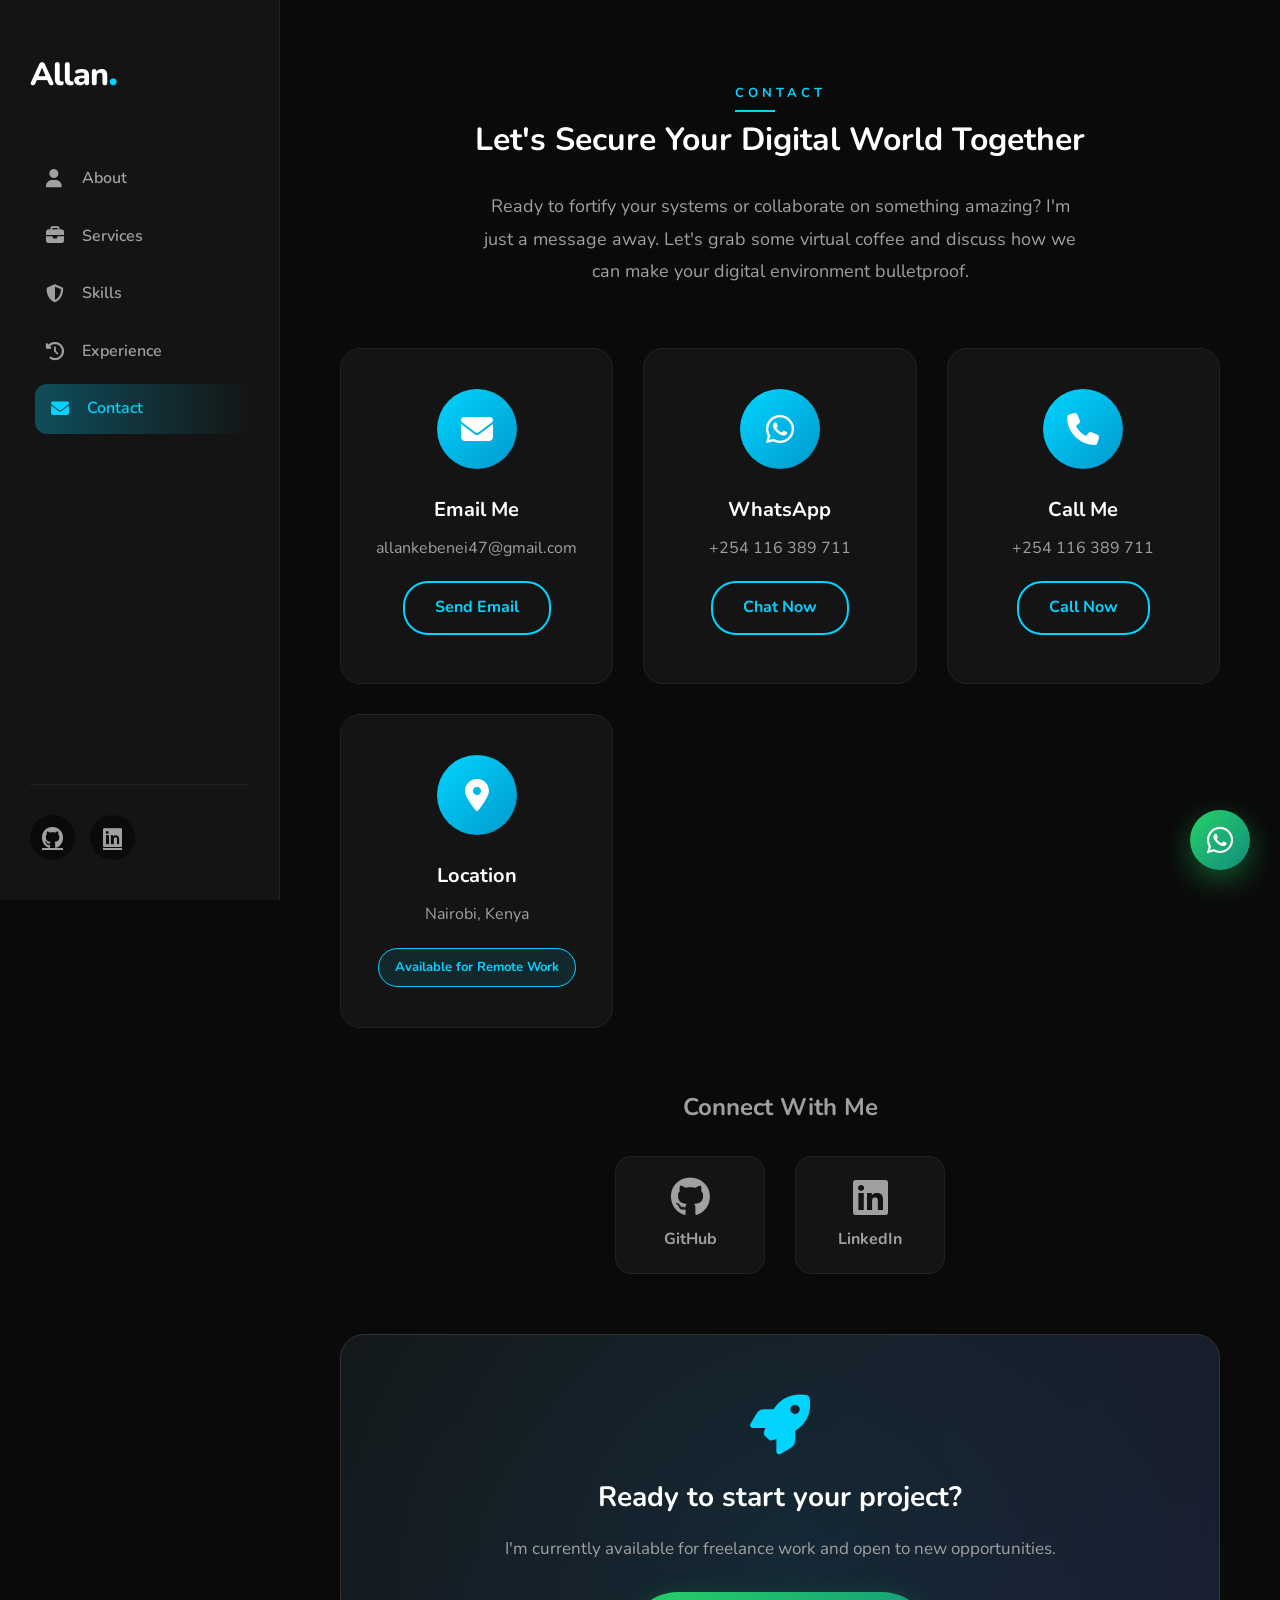
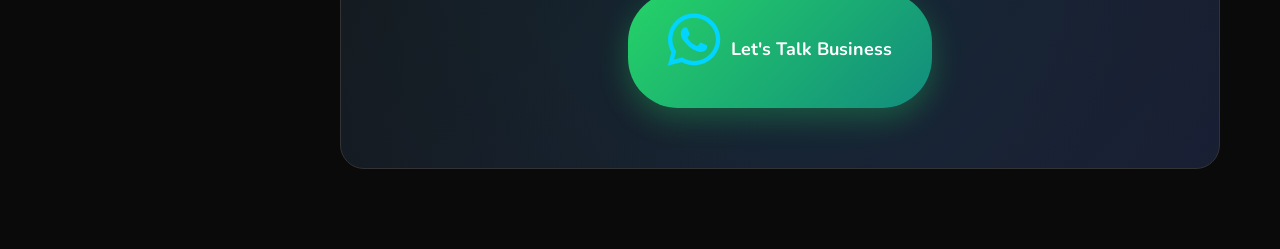
==== contact.html @ 2edaecae "final plan for portfolio" ====
<!DOCTYPE html>
<html lang="en">
<head>
    <meta charset="UTF-8">
    <meta name="viewport" content="width=device-width, initial-scale=1.0">
    <title>Contact - Kebenei Allan Kipchumba</title>
    <link rel="stylesheet" href="style.css">
    <link rel="stylesheet" href="https://cdnjs.cloudflare.com/ajax/libs/font-awesome/6.4.0/css/all.min.css">
    <link href="https://fonts.googleapis.com/css2?family=Nunito:wght@400;600;700;800&display=swap" rel="stylesheet">
</head>
<body>
    <!-- Navigation Sidebar -->
    <nav class="sidebar">
        <div class="logo">
            <h2>Allan<span class="accent">.</span></h2>
        </div>
        <ul class="nav-links">
            <li><a href="index.html#about"><i class="fas fa-user"></i> About</a></li>
            <li><a href="index.html#services"><i class="fas fa-briefcase"></i> Services</a></li>
            <li><a href="index.html#skills"><i class="fas fa-shield-alt"></i> Skills</a></li>
            <li><a href="index.html#experience"><i class="fas fa-history"></i> Experience</a></li>
            <li><a href="contact.html" class="active"><i class="fas fa-envelope"></i> Contact</a></li>
        </ul>
        <div class="social-links">
            <a href="https://github.com/Lowkeyvix" target="_blank"><i class="fab fa-github"></i></a>
            <a href="https://www.linkedin.com/in/kebenei-kahu-7a7b00318/details/education/" target="_blank"><i class="fab fa-linkedin"></i></a>
        </div>
    </nav>

    <!-- Main Content -->
    <main class="main-content">
        <section class="section contact-section">
            <div class="container">
                <div class="contact-header" data-aos="fade-up">
                    <h2 class="section-title">Contact</h2>
                    <h3 class="subtitle">Let's Secure Your Digital World Together</h3>
                    <p class="contact-intro">Ready to fortify your systems or collaborate on something amazing? I'm just a message away. Let's grab some virtual coffee and discuss how we can make your digital environment bulletproof.</p>
                </div>

                <div class="contact-grid">
                    <div class="contact-card" data-aos="fade-up" data-aos-delay="100">
                        <div class="contact-icon">
                            <i class="fas fa-envelope"></i>
                        </div>
                        <h4>Email Me</h4>
                        <p>allankebenei47@gmail.com</p>
                        <a href="mailto:allankebenei47@gmail.com" class="contact-btn">Send Email</a>
                    </div>

                    <div class="contact-card" data-aos="fade-up" data-aos-delay="200">
                        <div class="contact-icon">
                            <i class="fab fa-whatsapp"></i>
                        </div>
                        <h4>WhatsApp</h4>
                        <p>+254 116 389 711</p>
                        <a href="https://wa.me/254116389711" target="_blank" class="contact-btn">Chat Now</a>
                    </div>

                    <div class="contact-card" data-aos="fade-up" data-aos-delay="300">
                        <div class="contact-icon">
                            <i class="fas fa-phone"></i>
                        </div>
                        <h4>Call Me</h4>
                        <p>+254 116 389 711</p>
                        <a href="tel:+254116389711" class="contact-btn">Call Now</a>
                    </div>

                    <div class="contact-card" data-aos="fade-up" data-aos-delay="400">
                        <div class="contact-icon">
                            <i class="fas fa-map-marker-alt"></i>
                        </div>
                        <h4>Location</h4>
                        <p>Nairobi, Kenya</p>
                        <span class="availability-badge">Available for Remote Work</span>
                    </div>
                </div>

                <div class="social-connect" data-aos="fade-up" data-aos-delay="500">
                    <h3>Connect With Me</h3>
                    <div class="social-large">
                        <a href="https://github.com/Lowkeyvix" target="_blank" class="social-item">
                            <i class="fab fa-github"></i>
                            <span>GitHub</span>
                        </a>
                        <a href="https://www.linkedin.com/in/kebenei-kahu-7a7b00318/details/education/" target="_blank" class="social-item">
                            <i class="fab fa-linkedin"></i>
                            <span>LinkedIn</span>
                        </a>
                    </div>
                </div>

                <div class="cta-section" data-aos="fade-up" data-aos-delay="600">
                    <div class="cta-box">
                        <i class="fas fa-rocket"></i>
                        <h3>Ready to start your project?</h3>
                        <p>I'm currently available for freelance work and open to new opportunities.</p>
                        <a href="https://wa.me/254116389711" class="cta-btn" target="_blank">
                            <i class="fab fa-whatsapp"></i> Let's Talk Business
                        </a>
                    </div>
                </div>
            </div>
        </section>
    </main>

    <!-- WhatsApp Floating Button -->
    <a href="https://wa.me/254116389711" class="whatsapp-float" target="_blank">
        <i class="fab fa-whatsapp"></i>
        <span class="whatsapp-tooltip">Chat on WhatsApp</span>
    </a>

    <script src="https://unpkg.com/aos@2.3.1/dist/aos.js"></script>
    <script>
        AOS.init({
            duration: 800,
            once: true,
            offset: 100
        });
    </script>
</body>
</html>
---- style.css ----
/* Reset and Base Styles */
* {
    margin: 0;
    padding: 0;
    box-sizing: border-box;
}

:root {
    --bg-dark: #0a0a0a;
    --bg-card: #141414;
    --bg-hover: #1a1a1a;
    --text-primary: #ffffff;
    --text-secondary: #a0a0a0;
    --accent: #00d4ff;
    --accent-glow: rgba(0, 212, 255, 0.3);
    --sidebar-width: 280px;
    --transition: all 0.3s cubic-bezier(0.4, 0, 0.2, 1);
}

html {
    scroll-behavior: smooth;
}

body {
    font-family: 'Nunito', sans-serif;
    background-color: var(--bg-dark);
    color: var(--text-primary);
    line-height: 1.6;
    overflow-x: hidden;
}

/* Custom Scrollbar */
::-webkit-scrollbar {
    width: 8px;
}

::-webkit-scrollbar-track {
    background: var(--bg-dark);
}

::-webkit-scrollbar-thumb {
    background: var(--accent);
    border-radius: 4px;
}

::-webkit-scrollbar-thumb:hover {
    background: #00b8e6;
}

/* Sidebar Navigation */
.sidebar {
    position: fixed;
    left: 0;
    top: 0;
    width: var(--sidebar-width);
    height: 100vh;
    background-color: var(--bg-card);
    padding: 40px 30px;
    display: flex;
    flex-direction: column;
    border-right: 1px solid #222;
    z-index: 1000;
    transition: var(--transition);
}

.logo h2 {
    font-size: 32px;
    margin-bottom: 50px;
    font-weight: 800;
    letter-spacing: -1px;
}

.logo .accent {
    color: var(--accent);
    font-size: 40px;
}

.nav-links {
    list-style: none;
    flex-grow: 1;
}

.nav-links li {
    margin-bottom: 8px;
}

.nav-links a {
    text-decoration: none;
    color: var(--text-secondary);
    font-size: 16px;
    font-weight: 600;
    display: flex;
    align-items: center;
    gap: 12px;
    transition: var(--transition);
    padding: 12px 16px;
    border-radius: 12px;
    position: relative;
    overflow: hidden;
}

.nav-links a::before {
    content: '';
    position: absolute;
    left: 0;
    top: 0;
    width: 0;
    height: 100%;
    background: linear-gradient(90deg, var(--accent-glow), transparent);
    transition: var(--transition);
    z-index: -1;
}

.nav-links a:hover::before,
.nav-links a.active::before {
    width: 100%;
}

.nav-links a:hover,
.nav-links a.active {
    color: var(--accent);
    transform: translateX(5px);
}

.nav-links i {
    width: 24px;
    font-size: 18px;
    transition: var(--transition);
}

.nav-links a:hover i {
    transform: scale(1.2);
}

.social-links {
    display: flex;
    gap: 15px;
    margin-top: auto;
    padding-top: 30px;
    border-top: 1px solid #222;
}

.social-links a {
    color: var(--text-secondary);
    font-size: 22px;
    width: 45px;
    height: 45px;
    display: flex;
    align-items: center;
    justify-content: center;
    border-radius: 50%;
    background: var(--bg-dark);
    transition: var(--transition);
    position: relative;
    overflow: hidden;
}

.social-links a::before {
    content: '';
    position: absolute;
    width: 100%;
    height: 100%;
    background: var(--accent);
    border-radius: 50%;
    transform: scale(0);
    transition: var(--transition);
    z-index: -1;
}

.social-links a:hover {
    color: var(--bg-dark);
    transform: translateY(-3px);
}

.social-links a:hover::before {
    transform: scale(1);
}

/* Main Content */
.main-content {
    margin-left: var(--sidebar-width);
    min-height: 100vh;
}

.section {
    min-height: 100vh;
    padding: 80px 60px;
    display: flex;
    align-items: center;
    position: relative;
}

.container {
    max-width: 1000px;
    width: 100%;
    margin: 0 auto;
}

/* Hero Section */
.hero-content {
    display: grid;
    grid-template-columns: 1.5fr 1fr;
    gap: 60px;
    align-items: center;
    margin-bottom: 80px;
}

.hero-text h1 {
    font-size: 48px;
    line-height: 1.3;
    font-weight: 700;
    animation: fadeInUp 1s ease;
}

.highlight {
    color: var(--accent);
    position: relative;
    display: inline-block;
}

.highlight::after {
    content: '';
    position: absolute;
    bottom: -5px;
    left: 0;
    width: 100%;
    height: 3px;
    background: var(--accent);
    transform: scaleX(0);
    transform-origin: right;
    animation: underline 1s ease 0.5s forwards;
}

@keyframes underline {
    to { transform: scaleX(1); transform-origin: left; }
}

.hero-image {
    position: relative;
    animation: fadeInLeft 1s ease 0.3s both;
}

.hero-image img {
    width: 100%;
    max-width: 400px;
    border-radius: 20px;
    box-shadow: 0 20px 60px rgba(0, 212, 255, 0.15);
    transition: var(--transition);
    position: relative;
    z-index: 2;
}

.hero-image:hover img {
    transform: translateY(-10px);
    box-shadow: 0 30px 80px rgba(0, 212, 255, 0.25);
}

.glow-effect {
    position: absolute;
    top: 50%;
    left: 50%;
    transform: translate(-50%, -50%);
    width: 120%;
    height: 120%;
    background: radial-gradient(circle, var(--accent-glow) 0%, transparent 70%);
    z-index: 1;
    animation: pulse 3s ease-in-out infinite;
}

@keyframes pulse {
    0%, 100% { opacity: 0.5; transform: translate(-50%, -50%) scale(1); }
    50% { opacity: 0.8; transform: translate(-50%, -50%) scale(1.1); }
}

/* Section Titles */
.section-title {
    font-size: 13px;
    text-transform: uppercase;
    letter-spacing: 4px;
    color: var(--accent);
    margin-bottom: 15px;
    font-weight: 700;
    position: relative;
    display: inline-block;
}

.section-title::after {
    content: '';
    position: absolute;
    bottom: -8px;
    left: 0;
    width: 40px;
    height: 2px;
    background: var(--accent);
}

.subtitle {
    font-size: 32px;
    margin-bottom: 30px;
    color: var(--text-primary);
    font-weight: 700;
    line-height: 1.3;
}

.about-content p {
    color: var(--text-secondary);
    margin-bottom: 20px;
    font-size: 17px;
    line-height: 1.9;
    font-weight: 400;
}

/* Services Grid */
.services-grid {
    display: grid;
    grid-template-columns: repeat(auto-fit, minmax(300px, 1fr));
    gap: 30px;
    margin-top: 50px;
}

.service-card {
    background-color: var(--bg-card);
    padding: 40px;
    border-radius: 20px;
    border: 1px solid #222;
    transition: var(--transition);
    position: relative;
    overflow: hidden;
    cursor: pointer;
}

.service-card::before {
    content: '';
    position: absolute;
    top: 0;
    left: 0;
    width: 100%;
    height: 100%;
    background: linear-gradient(135deg, var(--accent-glow) 0%, transparent 50%);
    opacity: 0;
    transition: var(--transition);
}

.service-card:hover {
    transform: translateY(-10px);
    border-color: var(--accent);
    box-shadow: 0 20px 40px rgba(0, 212, 255, 0.1);
}

.service-card:hover::before {
    opacity: 1;
}

.service-icon {
    width: 70px;
    height: 70px;
    background: linear-gradient(135deg, var(--accent), #0099cc);
    border-radius: 16px;
    display: flex;
    align-items: center;
    justify-content: center;
    margin-bottom: 25px;
    font-size: 28px;
    color: white;
    position: relative;
    z-index: 2;
    transition: var(--transition);
}

.service-card:hover .service-icon {
    transform: scale(1.1) rotate(5deg);
    box-shadow: 0 10px 30px rgba(0, 212, 255, 0.3);
}

.service-card h4 {
    font-size: 22px;
    margin-bottom: 15px;
    font-weight: 700;
    position: relative;
    z-index: 2;
}

.service-card p {
    color: var(--text-secondary);
    line-height: 1.8;
    position: relative;
    z-index: 2;
    font-size: 15px;
}

/* Skills Section */
.skills-grid {
    display: grid;
    gap: 25px;
    margin-top: 50px;
}

.skill-item {
    background-color: var(--bg-card);
    padding: 30px;
    border-radius: 16px;
    border: 1px solid #222;
    transition: var(--transition);
    position: relative;
    overflow: hidden;
}

.skill-item::before {
    content: '';
    position: absolute;
    left: 0;
    top: 0;
    width: 4px;
    height: 100%;
    background: var(--accent);
    transform: scaleY(0);
    transition: var(--transition);
}

.skill-item:hover {
    transform: translateX(10px);
    border-color: #333;
}

.skill-item:hover::before {
    transform: scaleY(1);
}

.skill-info {
    display: flex;
    justify-content: space-between;
    align-items: center;
    margin-bottom: 15px;
}

.skill-name {
    font-weight: 700;
    font-size: 17px;
    display: flex;
    align-items: center;
    gap: 10px;
}

.skill-name i {
    color: var(--accent);
    font-size: 18px;
}

.skill-percent {
    color: var(--accent);
    font-weight: 800;
    font-size: 18px;
}

.skill-bar {
    height: 10px;
    background-color: #222;
    border-radius: 5px;
    overflow: hidden;
    margin-bottom: 12px;
    position: relative;
}

.skill-bar::after {
    content: '';
    position: absolute;
    top: 0;
    left: 0;
    right: 0;
    bottom: 0;
    background: linear-gradient(90deg, transparent, rgba(255,255,255,0.1), transparent);
    animation: shimmer 2s infinite;
}

@keyframes shimmer {
    0% { transform: translateX(-100%); }
    100% { transform: translateX(100%); }
}

.skill-progress {
    height: 100%;
    background: linear-gradient(90deg, var(--accent), #00b8e6);
    border-radius: 5px;
    width: 0;
    transition: width 1.5s cubic-bezier(0.4, 0, 0.2, 1);
    position: relative;
    box-shadow: 0 0 20px rgba(0, 212, 255, 0.3);
}

.skill-meta {
    display: flex;
    gap: 20px;
    font-size: 13px;
}

.skill-level {
    color: var(--accent);
    text-transform: uppercase;
    letter-spacing: 1px;
    font-weight: 700;
}

.skill-years {
    color: var(--text-secondary);
}

/* Experience Tabs */
.experience-tabs {
    display: flex;
    gap: 10px;
    margin: 50px 0 40px 0;
    border-bottom: 2px solid #222;
    padding-bottom: 0;
}

.tab-btn {
    background: none;
    border: none;
    color: var(--text-secondary);
    font-size: 16px;
    cursor: pointer;
    padding: 15px 25px;
    transition: var(--transition);
    position: relative;
    font-weight: 600;
    font-family: 'Nunito', sans-serif;
    border-radius: 8px 8px 0 0;
}

.tab-btn:hover {
    color: var(--text-primary);
    background: var(--bg-hover);
}

.tab-btn.active {
    color: var(--accent);
    background: var(--bg-card);
}

.tab-btn.active::after {
    content: '';
    position: absolute;
    bottom: -2px;
    left: 0;
    width: 100%;
    height: 3px;
    background-color: var(--accent);
    box-shadow: 0 0 10px var(--accent);
}

.tab-content {
    display: none;
    animation: fadeIn 0.5s ease;
}

.tab-content.active {
    display: block;
}

@keyframes fadeIn {
    from { opacity: 0; transform: translateY(10px); }
    to { opacity: 1; transform: translateY(0); }
}

/* Timeline */
.timeline {
    position: relative;
    padding-left: 40px;
}

.timeline::before {
    content: '';
    position: absolute;
    left: 0;
    top: 0;
    height: 100%;
    width: 2px;
    background: linear-gradient(to bottom, var(--accent), transparent);
}

.timeline-item {
    position: relative;
    margin-bottom: 40px;
    padding-left: 30px;
    transition: var(--transition);
}

.timeline-item:hover {
    transform: translateX(5px);
}

.timeline-dot {
    position: absolute;
    left: -46px;
    top: 5px;
    width: 16px;
    height: 16px;
    border-radius: 50%;
    background-color: var(--accent);
    border: 4px solid var(--bg-dark);
    box-shadow: 0 0 0 4px var(--accent-glow);
    transition: var(--transition);
}

.timeline-item:hover .timeline-dot {
    transform: scale(1.3);
    box-shadow: 0 0 0 8px var(--accent-glow);
}

.timeline-date {
    color: var(--accent);
    font-size: 14px;
    font-weight: 700;
    margin-bottom: 8px;
    letter-spacing: 1px;
}

.timeline-content {
    background: var(--bg-card);
    padding: 25px;
    border-radius: 12px;
    border: 1px solid #222;
    transition: var(--transition);
}

.timeline-item:hover .timeline-content {
    border-color: var(--accent);
    box-shadow: 0 10px 30px rgba(0, 212, 255, 0.1);
}

.timeline-content h4 {
    font-size: 20px;
    margin-bottom: 5px;
    font-weight: 700;
}

.timeline-content p {
    color: var(--text-secondary);
    margin-bottom: 15px;
    font-weight: 600;
}

.timeline-content ul {
    list-style: none;
    color: var(--text-secondary);
    font-size: 15px;
}

.timeline-content li {
    margin-bottom: 8px;
    padding-left: 20px;
    position: relative;
}

.timeline-content li::before {
    content: '▸';
    position: absolute;
    left: 0;
    color: var(--accent);
    font-weight: bold;
}

/* Contact Page Styles */
.contact-section {
    min-height: 100vh;
}

.contact-header {
    text-align: center;
    margin-bottom: 60px;
}

.contact-intro {
    color: var(--text-secondary);
    font-size: 18px;
    max-width: 600px;
    margin: 30px auto 0;
    line-height: 1.8;
}

.contact-grid {
    display: grid;
    grid-template-columns: repeat(auto-fit, minmax(250px, 1fr));
    gap: 30px;
    margin-bottom: 60px;
}

.contact-card {
    background: var(--bg-card);
    padding: 40px 30px;
    border-radius: 20px;
    text-align: center;
    border: 1px solid #222;
    transition: var(--transition);
    position: relative;
    overflow: hidden;
}

.contact-card::before {
    content: '';
    position: absolute;
    top: 0;
    left: 0;
    width: 100%;
    height: 100%;
    background: linear-gradient(135deg, var(--accent-glow) 0%, transparent 60%);
    opacity: 0;
    transition: var(--transition);
}

.contact-card:hover {
    transform: translateY(-10px);
    border-color: var(--accent);
}

.contact-card:hover::before {
    opacity: 1;
}

.contact-icon {
    width: 80px;
    height: 80px;
    background: linear-gradient(135deg, var(--accent), #0099cc);
    border-radius: 50%;
    display: flex;
    align-items: center;
    justify-content: center;
    margin: 0 auto 25px;
    font-size: 32px;
    color: white;
    position: relative;
    z-index: 2;
    transition: var(--transition);
}

.contact-card:hover .contact-icon {
    transform: scale(1.1) rotate(10deg);
    box-shadow: 0 15px 40px rgba(0, 212, 255, 0.4);
}

.contact-card h4 {
    font-size: 20px;
    margin-bottom: 10px;
    position: relative;
    z-index: 2;
}

.contact-card p {
    color: var(--text-secondary);
    margin-bottom: 20px;
    font-size: 16px;
    position: relative;
    z-index: 2;
}

.contact-btn {
    display: inline-block;
    padding: 12px 30px;
    background: transparent;
    border: 2px solid var(--accent);
    color: var(--accent);
    text-decoration: none;
    border-radius: 25px;
    font-weight: 700;
    transition: var(--transition);
    position: relative;
    z-index: 2;
    overflow: hidden;
}

.contact-btn::before {
    content: '';
    position: absolute;
    top: 0;
    left: 0;
    width: 0;
    height: 100%;
    background: var(--accent);
    transition: var(--transition);
    z-index: -1;
}

.contact-btn:hover {
    color: var(--bg-dark);
    transform: scale(1.05);
}

.contact-btn:hover::before {
    width: 100%;
}

.availability-badge {
    display: inline-block;
    padding: 8px 16px;
    background: rgba(0, 212, 255, 0.1);
    color: var(--accent);
    border-radius: 20px;
    font-size: 13px;
    font-weight: 700;
    border: 1px solid var(--accent);
}

.social-connect {
    text-align: center;
    margin-bottom: 60px;
}

.social-connect h3 {
    font-size: 24px;
    margin-bottom: 30px;
    color: var(--text-secondary);
}

.social-large {
    display: flex;
    justify-content: center;
    gap: 30px;
}

.social-item {
    display: flex;
    flex-direction: column;
    align-items: center;
    gap: 10px;
    color: var(--text-secondary);
    text-decoration: none;
    transition: var(--transition);
    padding: 20px 40px;
    background: var(--bg-card);
    border-radius: 16px;
    border: 1px solid #222;
    min-width: 150px;
}

.social-item:hover {
    color: var(--accent);
    border-color: var(--accent);
    transform: translateY(-5px);
    box-shadow: 0 15px 40px rgba(0, 212, 255, 0.15);
}

.social-item i {
    font-size: 40px;
}

.social-item span {
    font-weight: 700;
    font-size: 16px;
}

.cta-section {
    text-align: center;
}

.cta-box {
    background: linear-gradient(135deg, var(--bg-card) 0%, #1a1a2e 100%);
    padding: 60px;
    border-radius: 24px;
    border: 1px solid #333;
    position: relative;
    overflow: hidden;
}

.cta-box::before {
    content: '';
    position: absolute;
    top: -50%;
    left: -50%;
    width: 200%;
    height: 200%;
    background: radial-gradient(circle, var(--accent-glow) 0%, transparent 70%);
    opacity: 0.3;
}

.cta-box i {
    font-size: 60px;
    color: var(--accent);
    margin-bottom: 20px;
    position: relative;
    animation: bounce 2s infinite;
}

@keyframes bounce {
    0%, 100% { transform: translateY(0); }
    50% { transform: translateY(-10px); }
}

.cta-box h3 {
    font-size: 28px;
    margin-bottom: 15px;
    position: relative;
}

.cta-box p {
    color: var(--text-secondary);
    margin-bottom: 30px;
    font-size: 17px;
    position: relative;
}

.cta-btn {
    display: inline-flex;
    align-items: center;
    gap: 10px;
    padding: 18px 40px;
    background: linear-gradient(135deg, #25d366, #128c7e);
    color: white;
    text-decoration: none;
    border-radius: 50px;
    font-weight: 700;
    font-size: 18px;
    transition: var(--transition);
    position: relative;
    box-shadow: 0 10px 30px rgba(37, 211, 102, 0.3);
}

.cta-btn:hover {
    transform: translateY(-3px) scale(1.05);
    box-shadow: 0 15px 40px rgba(37, 211, 102, 0.4);
}

/* WhatsApp Floating Button */
.whatsapp-float {
    position: fixed;
    bottom: 30px;
    right: 30px;
    width: 60px;
    height: 60px;
    background: linear-gradient(135deg, #25d366, #128c7e);
    color: white;
    border-radius: 50%;
    display: flex;
    align-items: center;
    justify-content: center;
    font-size: 30px;
    text-decoration: none;
    box-shadow: 0 10px 30px rgba(37, 211, 102, 0.4);
    transition: var(--transition);
    z-index: 999;
    animation: float 3s ease-in-out infinite;
}

@keyframes float {
    0%, 100% { transform: translateY(0); }
    50% { transform: translateY(-10px); }
}

.whatsapp-float:hover {
    transform: scale(1.1) translateY(-5px);
    box-shadow: 0 15px 40px rgba(37, 211, 102, 0.5);
}

.whatsapp-tooltip {
    position: absolute;
    right: 70px;
    background: var(--bg-card);
    color: white;
    padding: 10px 15px;
    border-radius: 8px;
    font-size: 14px;
    font-weight: 600;
    white-space: nowrap;
    opacity: 0;
    visibility: hidden;
    transition: var(--transition);
    border: 1px solid #333;
}

.whatsapp-float:hover .whatsapp-tooltip {
    opacity: 1;
    visibility: visible;
    right: 75px;
}

/* Animations */
@keyframes fadeInUp {
    from {
        opacity: 0;
        transform: translateY(30px);
    }
    to {
        opacity: 1;
        transform: translateY(0);
    }
}

@keyframes fadeInLeft {
    from {
        opacity: 0;
        transform: translateX(-30px);
    }
    to {
        opacity: 1;
        transform: translateX(0);
    }
}

/* Responsive Design */
@media (max-width: 968px) {
    .sidebar {
        transform: translateX(-100%);
        transition: transform 0.3s ease;
    }
    
    .sidebar.open {
        transform: translateX(0);
    }
    
    .main-content {
        margin-left: 0;
    }
    
    .hero-content {
        grid-template-columns: 1fr;
        text-align: center;
    }
    
    .hero-text h1 {
        font-size: 32px;
    }
    
    .section {
        padding: 60px 30px;
    }
    
    .services-grid,
    .contact-grid {
        grid-template-columns: 1fr;
    }
    
    .whatsapp-float {
        bottom: 20px;
        right: 20px;
        width: 50px;
        height: 50px;
        font-size: 24px;
    }
}

/* Mobile Menu Toggle */
.mobile-toggle {
    display: none;
    position: fixed;
    top: 20px;
    left: 20px;
    z-index: 1001;
    background: var(--bg-card);
    border: 1px solid #333;
    color: var(--accent);
    padding: 12px;
    border-radius: 8px;
    font-size: 20px;
    cursor: pointer;
}

@media (max-width: 968px) {
    .mobile-toggle {
        display: block;
    }
}
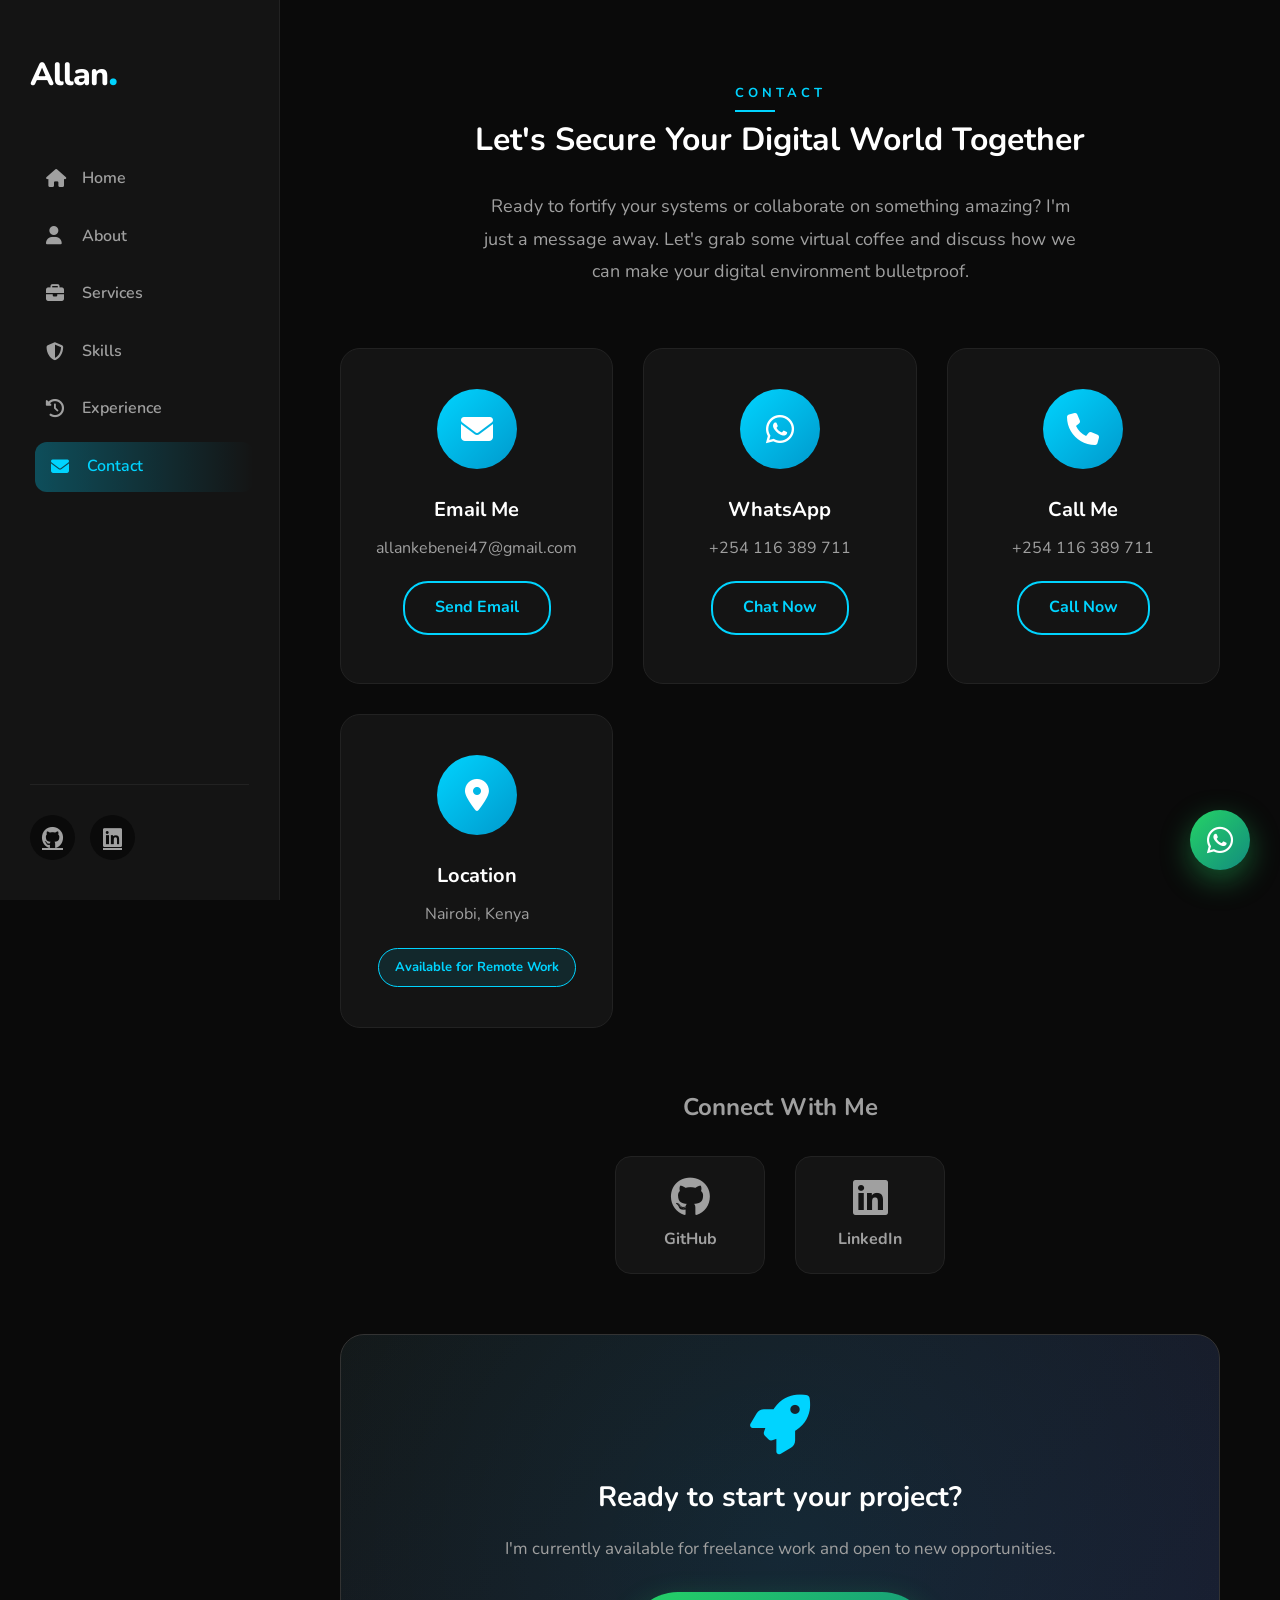
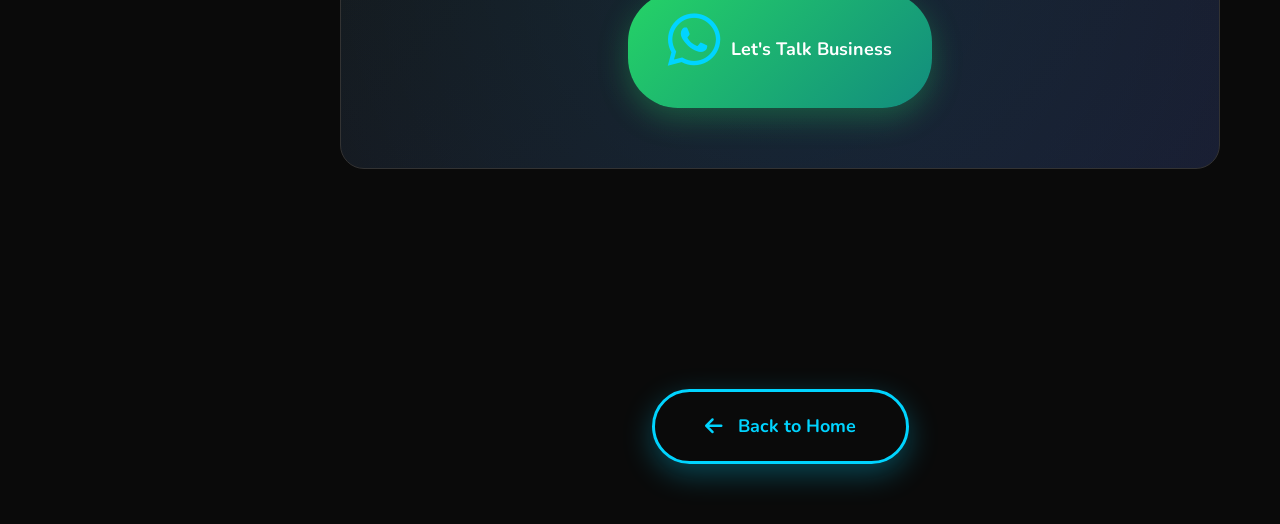
==== commit a8608faf: "rework" ====
--- a/contact.html
+++ b/contact.html
@@ -9,12 +9,14 @@
     <link href="https://fonts.googleapis.com/css2?family=Nunito:wght@400;600;700;800&display=swap" rel="stylesheet">
 </head>
 <body>
+
     <!-- Navigation Sidebar -->
     <nav class="sidebar">
         <div class="logo">
             <h2>Allan<span class="accent">.</span></h2>
         </div>
         <ul class="nav-links">
+            <li><a href="index.html"><i class="fas fa-home"></i> Home</a></li>
             <li><a href="index.html#about"><i class="fas fa-user"></i> About</a></li>
             <li><a href="index.html#services"><i class="fas fa-briefcase"></i> Services</a></li>
             <li><a href="index.html#skills"><i class="fas fa-shield-alt"></i> Skills</a></li>
@@ -101,6 +103,13 @@
                 </div>
             </div>
         </section>
+              <!-- Back Home Button -->
+        <div class="bottom-nav" data-aos="fade-up">
+            <a href="index.html" class="bottom-btn secondary">
+                <i class="fas fa-arrow-left"></i>
+                <span>Back to Home</span>
+            </a>
+        </div>  
     </main>
 
     <!-- WhatsApp Floating Button -->
--- a/style.css
+++ b/style.css
@@ -1057,4 +1057,308 @@
     .mobile-toggle {
         display: block;
     }
+}
+/* Bottom Navigation Buttons */
+.bottom-nav {
+    display: flex;
+    justify-content: center;
+    padding: 60px;
+    margin-top: 40px;
+}
+
+.bottom-btn {
+    display: inline-flex;
+    align-items: center;
+    gap: 15px;
+    padding: 20px 50px;
+    background: linear-gradient(135deg, var(--accent), #0099cc);
+    color: white;
+    text-decoration: none;
+    border-radius: 50px;
+    font-size: 18px;
+    font-weight: 700;
+    transition: var(--transition);
+    box-shadow: 0 10px 30px rgba(0, 212, 255, 0.3);
+    position: relative;
+    overflow: hidden;
+}
+
+.bottom-btn::before {
+    content: '';
+    position: absolute;
+    top: 0;
+    left: -100%;
+    width: 100%;
+    height: 100%;
+    background: linear-gradient(90deg, transparent, rgba(255,255,255,0.3), transparent);
+    transition: 0.5s;
+}
+
+.bottom-btn:hover::before {
+    left: 100%;
+}
+
+.bottom-btn:hover {
+    transform: translateY(-5px) scale(1.05);
+    box-shadow: 0 20px 40px rgba(0, 212, 255, 0.4);
+}
+
+.bottom-btn i {
+    font-size: 20px;
+    transition: var(--transition);
+}
+
+.bottom-btn:hover i {
+    transform: translateX(5px);
+}
+
+/* Secondary button style (for back button) */
+.bottom-btn.secondary {
+    background: transparent;
+    border: 3px solid var(--accent);
+    color: var(--accent);
+}
+
+.bottom-btn.secondary:hover {
+    background: var(--accent);
+    color: white;
+}
+
+.bottom-btn.secondary:hover i {
+    transform: translateX(-5px);
+}
+
+/* Make sure contact page sections don't get cut off */
+.contact-section .container {
+    padding-bottom: 40px;
+}
+/* Top Right Contact Button */
+.top-contact-btn {
+    position: fixed;
+    top: 30px;
+    right: 30px;
+    display: flex;
+    align-items: center;
+    gap: 10px;
+    padding: 15px 30px;
+    background: linear-gradient(135deg, var(--accent), #0099cc);
+    color: white;
+    text-decoration: none;
+    border-radius: 50px;
+    font-weight: 700;
+    font-size: 15px;
+    box-shadow: 0 10px 30px rgba(0, 212, 255, 0.3);
+    transition: var(--transition);
+    z-index: 999;
+    border: 2px solid transparent;
+}
+
+.top-contact-btn:hover {
+    transform: translateY(-3px) scale(1.05);
+    box-shadow: 0 15px 40px rgba(0, 212, 255, 0.4);
+    border-color: rgba(255, 255, 255, 0.3);
+}
+
+.top-contact-btn i {
+    transition: var(--transition);
+}
+
+.top-contact-btn:hover i {
+    transform: translateX(3px);
+}
+
+/* Projects Section */
+.projects-grid {
+    display: grid;
+    grid-template-columns: repeat(auto-fit, minmax(350px, 1fr));
+    gap: 40px;
+    margin-top: 50px;
+    margin-bottom: 60px;
+}
+
+.project-card {
+    background: var(--bg-card);
+    border-radius: 20px;
+    overflow: hidden;
+    border: 1px solid #222;
+    transition: var(--transition);
+    position: relative;
+}
+
+.project-card:hover {
+    transform: translateY(-10px);
+    border-color: var(--accent);
+    box-shadow: 0 20px 40px rgba(0, 212, 255, 0.15);
+}
+
+.project-image {
+    height: 220px;
+    background: linear-gradient(135deg, #1a1a2e 0%, #0f0f23 100%);
+    display: flex;
+    align-items: center;
+    justify-content: center;
+    position: relative;
+    overflow: hidden;
+}
+
+.project-icon {
+    font-size: 60px;
+    color: var(--accent);
+    opacity: 0.8;
+    transition: var(--transition);
+}
+
+.project-card:hover .project-icon {
+    transform: scale(1.2);
+    opacity: 1;
+}
+
+.project-overlay {
+    position: absolute;
+    top: 0;
+    left: 0;
+    width: 100%;
+    height: 100%;
+    background: rgba(0, 212, 255, 0.9);
+    display: flex;
+    align-items: center;
+    justify-content: center;
+    opacity: 0;
+    transition: var(--transition);
+}
+
+.project-card:hover .project-overlay {
+    opacity: 1;
+}
+
+.project-link {
+    display: flex;
+    flex-direction: column;
+    align-items: center;
+    gap: 10px;
+    color: white;
+    text-decoration: none;
+    font-weight: 700;
+    font-size: 18px;
+    transform: translateY(20px);
+    transition: var(--transition);
+}
+
+.project-link i {
+    font-size: 32px;
+}
+
+.project-card:hover .project-link {
+    transform: translateY(0);
+}
+
+.project-info {
+    padding: 30px;
+}
+
+.project-info h4 {
+    font-size: 22px;
+    margin-bottom: 12px;
+    color: var(--text-primary);
+}
+
+.project-info p {
+    color: var(--text-secondary);
+    line-height: 1.7;
+    margin-bottom: 20px;
+    font-size: 15px;
+}
+
+.project-tech {
+    display: flex;
+    flex-wrap: wrap;
+    gap: 10px;
+}
+
+.project-tech span {
+    padding: 6px 14px;
+    background: rgba(0, 212, 255, 0.1);
+    color: var(--accent);
+    border-radius: 20px;
+    font-size: 12px;
+    font-weight: 700;
+    text-transform: uppercase;
+    letter-spacing: 1px;
+    border: 1px solid rgba(0, 212, 255, 0.2);
+}
+
+/* GitHub Section */
+.github-section {
+    text-align: center;
+    padding: 50px;
+    background: var(--bg-card);
+    border-radius: 20px;
+    border: 1px solid #222;
+    position: relative;
+    overflow: hidden;
+}
+
+.github-section::before {
+    content: '';
+    position: absolute;
+    top: 0;
+    left: 0;
+    width: 100%;
+    height: 100%;
+    background: radial-gradient(circle at center, var(--accent-glow) 0%, transparent 70%);
+    opacity: 0.3;
+}
+
+.github-section p {
+    color: var(--text-secondary);
+    font-size: 20px;
+    margin-bottom: 25px;
+    position: relative;
+    z-index: 2;
+}
+
+.github-btn {
+    display: inline-flex;
+    align-items: center;
+    gap: 12px;
+    padding: 18px 40px;
+    background: #24292e;
+    color: white;
+    text-decoration: none;
+    border-radius: 50px;
+    font-weight: 700;
+    font-size: 17px;
+    transition: var(--transition);
+    position: relative;
+    z-index: 2;
+    border: 2px solid #444;
+}
+
+.github-btn:hover {
+    background: #2f363d;
+    transform: translateY(-3px) scale(1.05);
+    box-shadow: 0 15px 40px rgba(0, 0, 0, 0.4);
+    border-color: var(--accent);
+}
+
+.github-btn i {
+    font-size: 24px;
+}
+
+/* Responsive for top button */
+@media (max-width: 968px) {
+    .top-contact-btn {
+        top: 20px;
+        right: 20px;
+        padding: 12px 20px;
+        font-size: 14px;
+    }
+    
+    .top-contact-btn span {
+        display: none;
+    }
+    
+    .projects-grid {
+        grid-template-columns: 1fr;
+    }
 }
